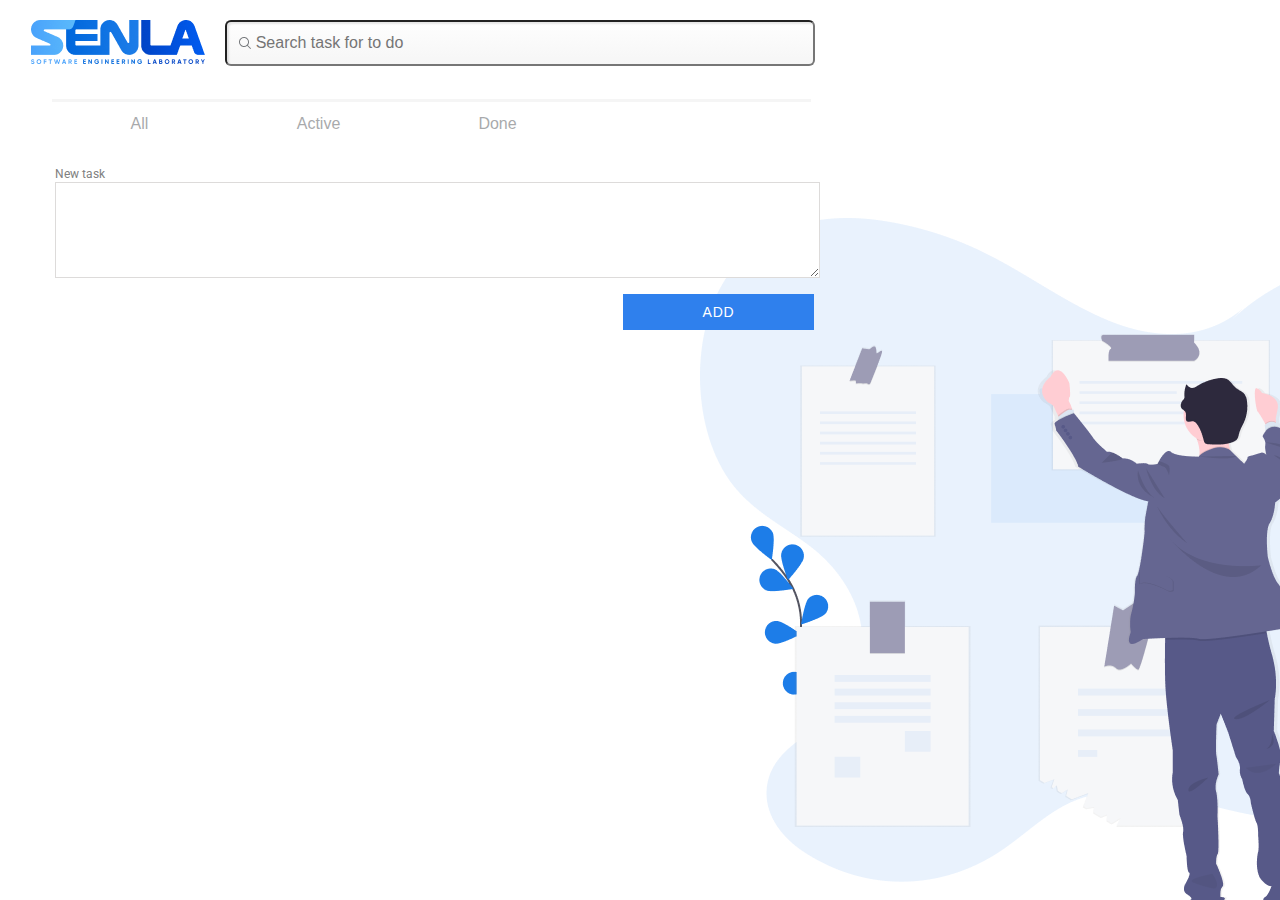
==== html.html @ d267d958 "init" ====
<!DOCTYPE html>
<html lang="">
  <head>
    <meta charset="utf-8">
    <title></title>
    <link rel="stylesheet" type="text/css" href="styles.css">
    <link rel="preconnect" href="https://fonts.googleapis.com">
    <link rel="preconnect" href="https://fonts.gstatic.com" crossorigin>
    <link href="https://fonts.googleapis.com/css2?family=Roboto&display=swap" rel="stylesheet">
  </head>
  <body>
    <header>
      <div class="logo">
        <img src="images/logo.png" alt="">
      </div>
      <div class="searchBar">
        <input type="text" placeholder="      Search task for to do">
      </div>
    </header>
    <main>
      <div class="filter">
        <button onclick="setActiveFilter(this)">All</button>
        <button onclick="setActiveFilter(this)">Active</button>
        <button onclick="setActiveFilter(this)">Done</button>
      </div>
      <div class="newTask">
        <label for="newTask">New task</label>
        <textarea name="task" id="task"></textarea>
        <button id="addTask">ADD</button>
      </div>
      <div class="taskList" id="taskList"></div>
    </main>
    <footer>

    </footer> 
    <script src="script.js"></script> 
  </body>
</html>
---- styles.css ----
html {
    box-sizing: border-box;
    font-family: "Roboto", sans-serif;
   }
body{
   background: url(images/background.png) 700px 218px no-repeat;
   background-size: 903px 735px;
}
header{
    margin-top: 20px;
    margin-left: 23px;
    display: flex;
 }
.logo{
   width: 174px;
   height: 44px;
 }
 .searchBar{
    margin-left: 20px;
 }
 .searchBar input{
   font-size: 16px;
   line-height: 18.75px;
   text-align: left;
   width: 582px;
   height: 40px;
   border-radius: 6px 6px 6px 6px;
   border: 1px 1px 1px 1px solid #E2E2E2;
   opacity: 0px;
   box-shadow: 2px 2px 2px 0px #0000001A inset;
   background: linear-gradient(#FEFEFE, #F6F6F6);
 }
 .searchBar input::placeholder{
    background: url(images/Search.png) no-repeat;
    background-position: 10px;
 }
 main{
   display: flex;
   flex-direction: column;
 }


.filter { 
   width: 759px;
   height: 50px;
   margin-top: 33px;
   margin-left: 44px;
   box-shadow: 0px 3px 0px 0px #0000000a inset ;
   
}
 
.filter button {
   font-size: 16px;
   line-height: 18.75px;
   text-align: center;
   color: #53565A;
   width: 175px;
   height: 50px;
   background-color: transparent;
   border-color: transparent;
   opacity: 50%;


}
 
.active{
   border-top: 3px solid #2F80ED !important ;
   opacity: 1 !important;


 } 

 .newTask{
   width: 759px;
   margin-top: 18px;
   margin-left: 47px;
   gap: 0px;
   opacity: 0px;
   font-size: 12px;
   line-height: 15.38px;
   text-align: left;
   color: gray;
 }
 .newTask textarea{
   width: 759px;
   height: 90px;
   opacity: 0px;
   border: 1px solid #DDDBDA;
   background: #FFFFFF;
 }
 .newTask button{
   width: 191px;
   height: 36px;
   background: #2F80ED;
   border-color: transparent;
   font-size: 14px;
   line-height: 16px;
   letter-spacing: 0.75px;
   text-align: center;
   color:#FFFFFF;
   margin-top: 11px;
   float: right;

 }
 .taskList{
   margin-top: 23px;
   display: flex;
   flex-direction: column-reverse;

 }
 .task{
   width: 763px;
   height: 109px;
   border-radius: 4px 0px 0px 0px;
   box-shadow: 0px 6px 20px 0px #0000001A;
   margin-bottom: 17px;
   margin-left: 40px;
   background-color: #ffffff;

 }
 .markDone{
   border-color: transparent;
   background-color: transparent;
   font-size: 16px;
   line-height: 18.75px;
   text-align: left;
   margin-top: 16px;
   margin-left: 23px;
   
 }
 .task:hover{
   background-color: red;

 }
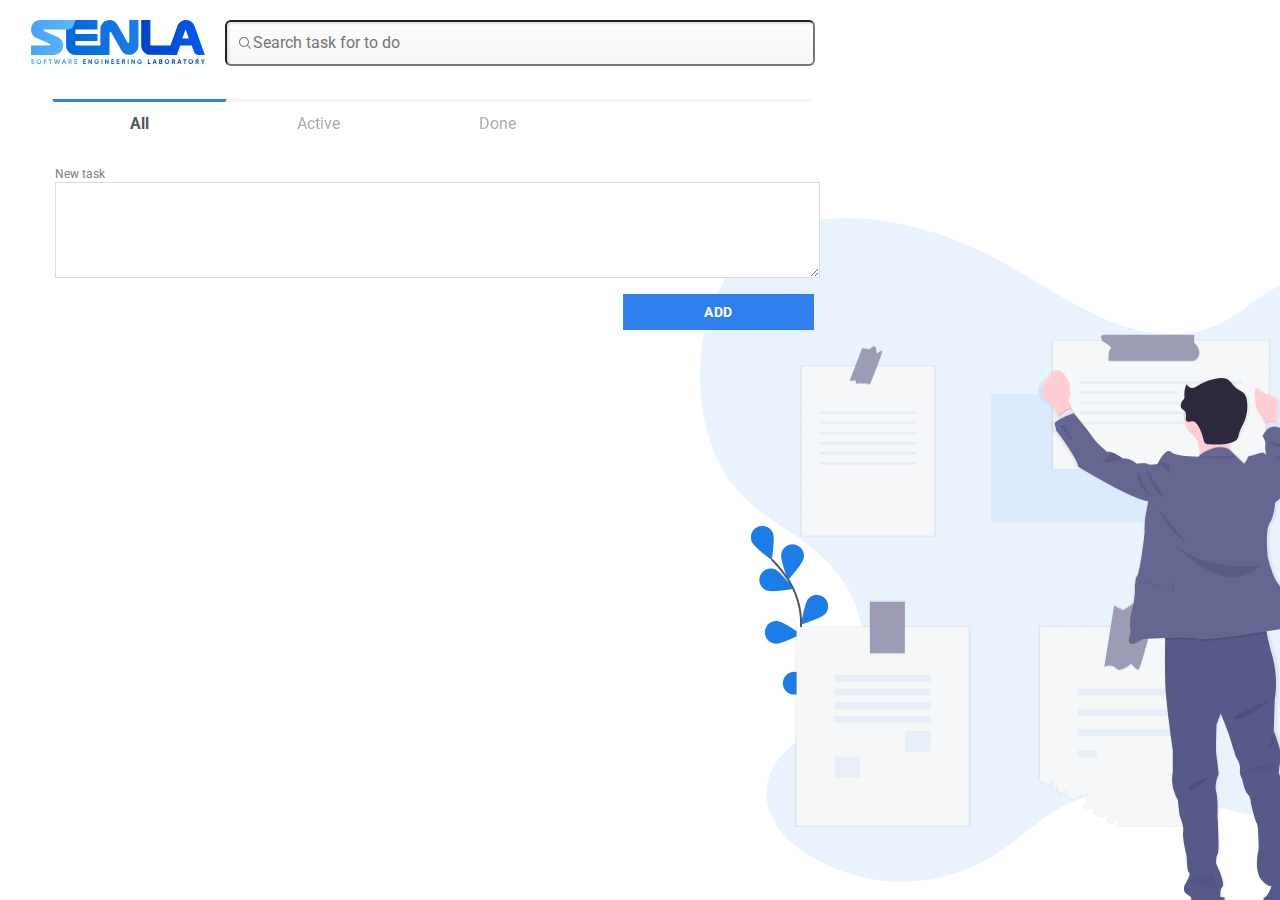
==== commit 3a51281f: "Добавил кнопки, Показ при наведении, Исправил изображения" ====
--- a/html.html
+++ b/html.html
@@ -5,13 +5,13 @@
     <title></title>
     <link rel="stylesheet" type="text/css" href="styles.css">
     <link rel="preconnect" href="https://fonts.googleapis.com">
-    <link rel="preconnect" href="https://fonts.gstatic.com" crossorigin>
-    <link href="https://fonts.googleapis.com/css2?family=Roboto&display=swap" rel="stylesheet">
+  <link rel="preconnect" href="https://fonts.gstatic.com" crossorigin>
+  <link href="https://fonts.googleapis.com/css2?family=Roboto:wght@400;500;700&display=swap" rel="stylesheet">
   </head>
   <body>
     <header>
       <div class="logo">
-        <img src="images/logo.png" alt="">
+        <img src="images/logo.svg" alt="">
       </div>
       <div class="searchBar">
         <input type="text" placeholder="      Search task for to do">
@@ -19,7 +19,7 @@
     </header>
     <main>
       <div class="filter">
-        <button onclick="setActiveFilter(this)">All</button>
+        <button class="active" onclick="setActiveFilter(this)">All</button>
         <button onclick="setActiveFilter(this)">Active</button>
         <button onclick="setActiveFilter(this)">Done</button>
       </div>
@@ -30,9 +30,6 @@
       </div>
       <div class="taskList" id="taskList"></div>
     </main>
-    <footer>
-
-    </footer> 
     <script src="script.js"></script> 
   </body>
 </html>
--- a/styles.css
+++ b/styles.css
@@ -1,10 +1,11 @@
 html {
     box-sizing: border-box;
-    font-family: "Roboto", sans-serif;
    }
 body{
    background: url(images/background.png) 700px 218px no-repeat;
    background-size: 903px 735px;
+   font-family: "Roboto", sans-serif;
+   font-weight: 400;
 }
 header{
     margin-top: 20px;
@@ -20,6 +21,7 @@
  }
  .searchBar input{
    font-size: 16px;
+   font-weight: 400;
    line-height: 18.75px;
    text-align: left;
    width: 582px;
@@ -31,8 +33,10 @@
    background: linear-gradient(#FEFEFE, #F6F6F6);
  }
  .searchBar input::placeholder{
-    background: url(images/Search.png) no-repeat;
+    background: url(images/Search.svg) no-repeat;
     background-position: 10px;
+    font-family: "Roboto", sans-serif;
+    font-weight: 400;
  }
  main{
    display: flex;
@@ -59,13 +63,20 @@
    background-color: transparent;
    border-color: transparent;
    opacity: 50%;
+   font-family: "Roboto", sans-serif;
+   font-weight: 400;
 
 
 }
+.filter button:hover{
+  cursor: pointer;
+  font-weight: 700;
+}
  
 .active{
-   border-top: 3px solid #2F80ED !important ;
-   opacity: 1 !important;
+  border-top: 3px solid #2F80ED !important ;
+  opacity: 1 !important;
+  font-weight: 700 !important;
 
 
  } 
@@ -94,12 +105,15 @@
    background: #2F80ED;
    border-color: transparent;
    font-size: 14px;
+   font-family: "Roboto", sans-serif;
+    font-weight: 700;
    line-height: 16px;
    letter-spacing: 0.75px;
    text-align: center;
    color:#FFFFFF;
    margin-top: 11px;
    float: right;
+   cursor: pointer;
 
  }
  .taskList{
@@ -108,17 +122,18 @@
    flex-direction: column-reverse;
 
  }
- .task{
+.task{
    width: 763px;
    height: 109px;
-   border-radius: 4px 0px 0px 0px;
+   border-radius: 4px;
    box-shadow: 0px 6px 20px 0px #0000001A;
    margin-bottom: 17px;
    margin-left: 40px;
    background-color: #ffffff;
+   position: relative;
+ }
 
- }
- .markDone{
+.markDone{
    border-color: transparent;
    background-color: transparent;
    font-size: 16px;
@@ -128,8 +143,47 @@
    margin-left: 23px;
    
  }
- .task:hover{
-   background-color: red;
 
+.markImportant{
+  font-family: "Roboto", sans-serif;
+  font-weight: 500;
+  border: none;
+  width: 183px;
+  height: 36px;
+  top: 11px;
+  border-radius: 100px;
+  font-size: 14px;
+  font-weight: 500;
+  line-height: 16px;
+  letter-spacing: 0.75px;
+  text-align: center;
+  color: #FFFFFF;
+  background: #27AE60;
+  box-shadow: 0px 3px 4px 0px #0000001f;
+  position: absolute;
+  right: 73px;
+  top: 11px;
+  opacity: 0;
+  transition: opacity .3s;
+  cursor: pointer;
  }
- +
+.delete{
+  background-image: url(images/Delete.svg);
+  width: 40px;
+  height: 40px;
+  top: 11px;
+  border-radius: 50%;
+  border: none;
+  position: absolute;
+  right: 12px; 
+  top: 11px; 
+  opacity: 0;
+  transition: opacity .3s;
+  cursor: pointer;
+ }
+
+ .task:hover button{
+  opacity: 1;
+  transition: opacity .3s;
+ }
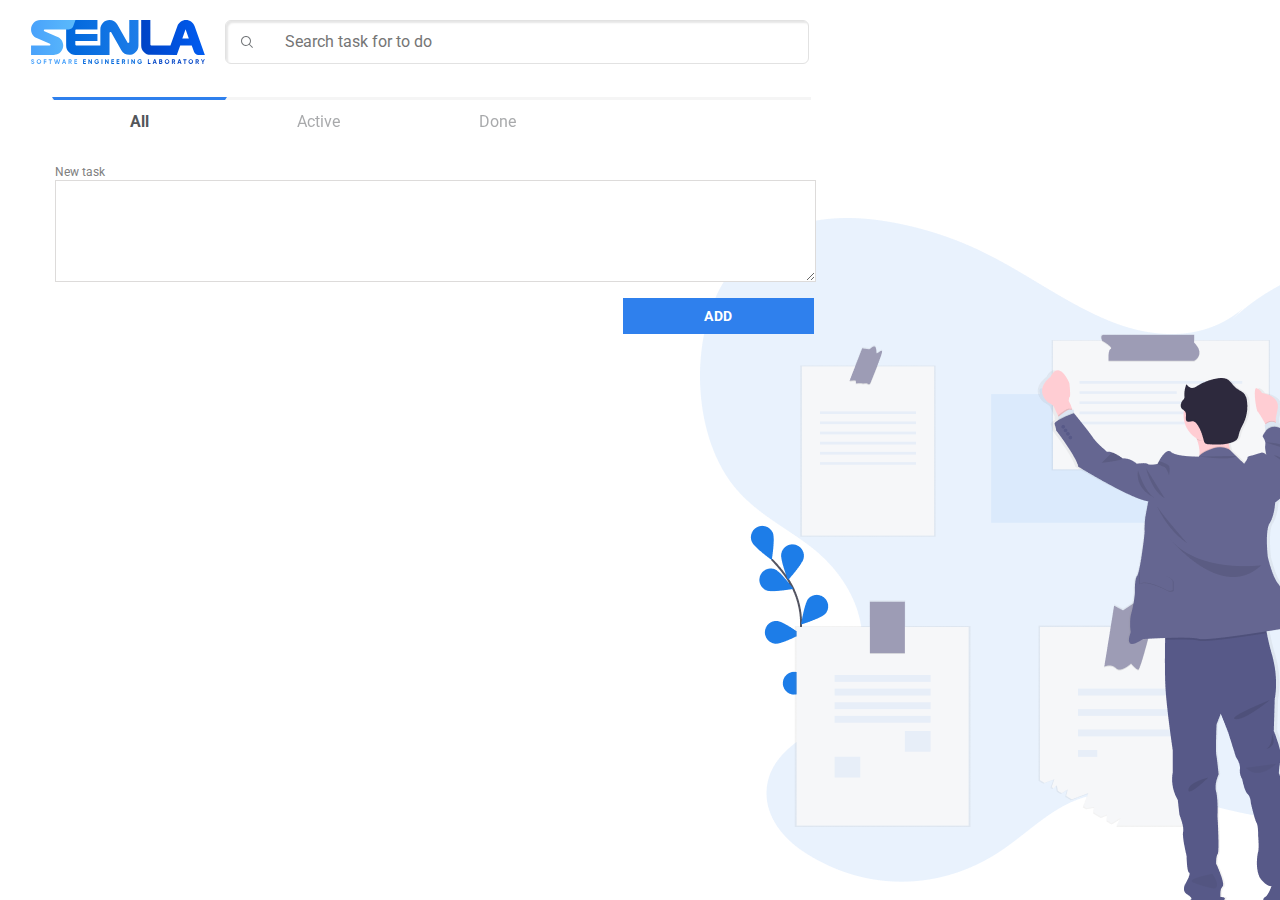
==== commit 0e50bea4: "поиск" ====
--- a/html.html
+++ b/html.html
@@ -14,17 +14,17 @@
         <img src="images/logo.svg" alt="">
       </div>
       <div class="searchBar">
-        <input type="text" placeholder="      Search task for to do">
+        <input type="text" id="search" placeholder="Search task for to do">
       </div>
     </header>
     <main>
       <div class="filter">
-        <button class="active" onclick="setActiveFilter(this)">All</button>
-        <button onclick="setActiveFilter(this)">Active</button>
-        <button onclick="setActiveFilter(this)">Done</button>
+        <button class="active-f all-b">All</button>
+        <button class="active-b">Active</button>
+        <button class="done-b">Done</button>
       </div>
       <div class="newTask">
-        <label for="newTask">New task</label>
+        <label for="task">New task</label>
         <textarea name="task" id="task"></textarea>
         <button id="addTask">ADD</button>
       </div>
--- a/styles.css
+++ b/styles.css
@@ -24,20 +24,21 @@
    font-weight: 400;
    line-height: 18.75px;
    text-align: left;
-   width: 582px;
+   width: 541px;
    height: 40px;
-   border-radius: 6px 6px 6px 6px;
-   border: 1px 1px 1px 1px solid #E2E2E2;
-   opacity: 0px;
+   border-radius: 6px;
+   border: 1px solid #E2E2E2;
    box-shadow: 2px 2px 2px 0px #0000001A inset;
    background: linear-gradient(#FEFEFE, #F6F6F6);
+   padding-left: 39px;
+   background: url(images/Search.svg) no-repeat;
+   background-position: 15px;
  }
  .searchBar input::placeholder{
-    background: url(images/Search.svg) no-repeat;
-    background-position: 10px;
     font-family: "Roboto", sans-serif;
     font-weight: 400;
- }
+    padding-left: 20px;
+   }
  main{
    display: flex;
    flex-direction: column;
@@ -73,7 +74,7 @@
   font-weight: 700;
 }
  
-.active{
+.active-f{
   border-top: 3px solid #2F80ED !important ;
   opacity: 1 !important;
   font-weight: 700 !important;
@@ -93,9 +94,9 @@
    color: gray;
  }
  .newTask textarea{
-   width: 759px;
-   height: 90px;
-   opacity: 0px;
+   width: 739px;
+   height: 80px;
+   padding: 10px;
    border: 1px solid #DDDBDA;
    background: #FFFFFF;
  }
@@ -134,6 +135,8 @@
  }
 
 .markDone{
+   font-family: 'Roboto', sans-serif;
+   font-weight: 400;
    border-color: transparent;
    background-color: transparent;
    font-size: 16px;
@@ -141,6 +144,7 @@
    text-align: left;
    margin-top: 16px;
    margin-left: 23px;
+   
    
  }
 
@@ -187,3 +191,21 @@
   opacity: 1;
   transition: opacity .3s;
  }
+ .task:hover{
+  box-shadow: 0px 6px 20px 0px #1a0aff5e;
+ }
+ .done button:first-of-type{
+  text-decoration: line-through;
+ }
+
+ .marked button:first-of-type{
+  font-family: "Roboto", sans-serif;
+  font-weight: 700;
+  
+ }
+ .marked button:nth-of-type(2){
+  background-color: gray;
+ }
+ .hiden{
+  display: none;
+ }
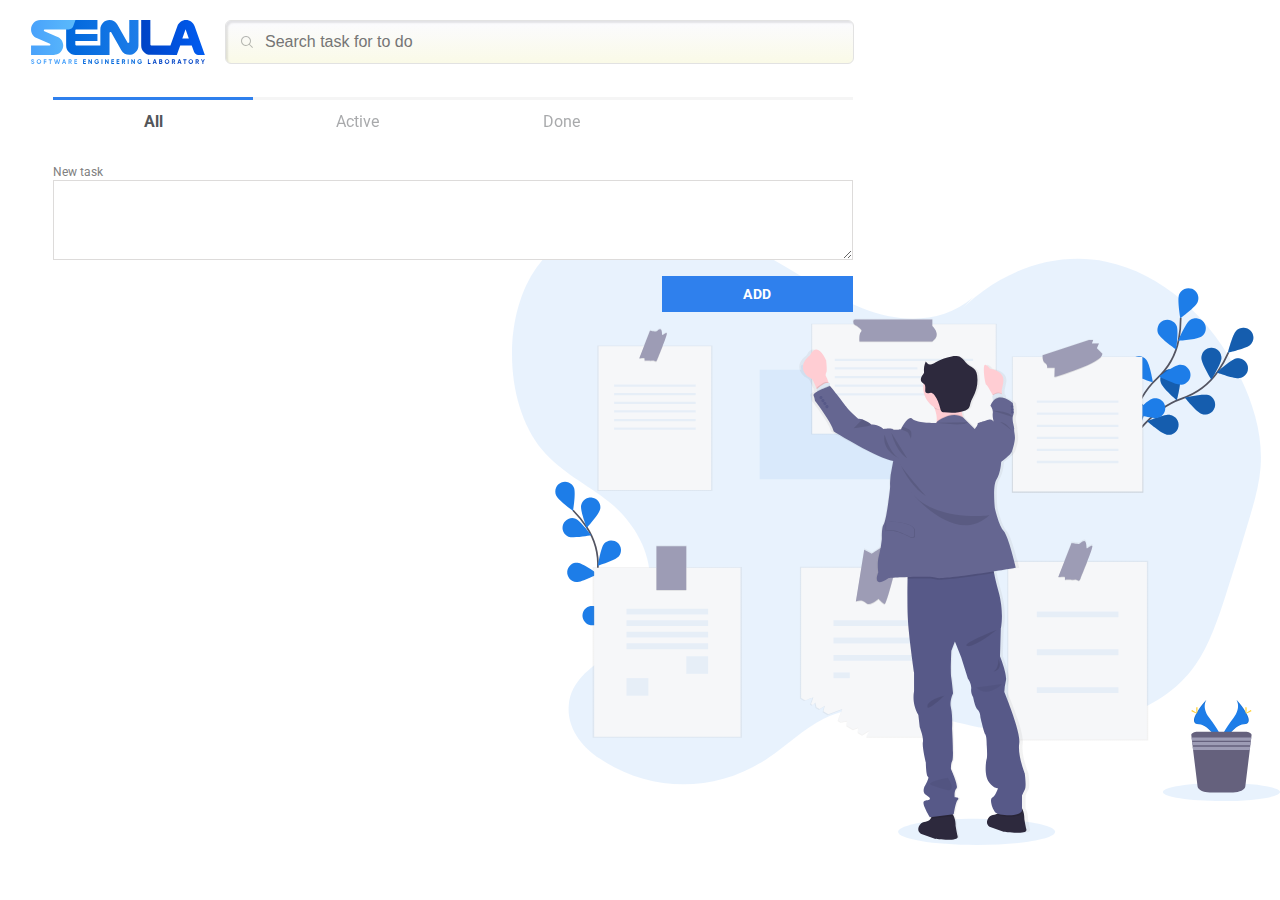
==== commit c27c88ef: "adaptiv" ====
--- a/html.html
+++ b/html.html
@@ -13,9 +13,7 @@
       <div class="logo">
         <img src="images/logo.svg" alt="">
       </div>
-      <div class="searchBar">
-        <input type="text" id="search" placeholder="Search task for to do">
-      </div>
+        <input class="searchBar" type="text" id="search" placeholder="Search task for to do">
     </header>
     <main>
       <div class="filter">
@@ -29,6 +27,13 @@
         <button id="addTask">ADD</button>
       </div>
       <div class="taskList" id="taskList"></div>
+      <template id="template">
+        <div class="task active">
+          <p class="markDone"></p>
+          <button class="markImportant">MARK IMPORTANT</button>
+          <button class="delete"></button>
+        </div>
+      </template>
     </main>
     <script src="script.js"></script> 
   </body>
--- a/styles.css
+++ b/styles.css
@@ -2,14 +2,15 @@
     box-sizing: border-box;
    }
 body{
-   background: url(images/background.png) 700px 218px no-repeat;
-   background-size: 903px 735px;
+   background: url(images/background.svg) right top 220px no-repeat;
+   background-size: 60%, contain;
    font-family: "Roboto", sans-serif;
    font-weight: 400;
 }
 header{
     margin-top: 20px;
     margin-left: 23px;
+    max-width: 823px;
     display: flex;
  }
 .logo{
@@ -17,22 +18,19 @@
    height: 44px;
  }
  .searchBar{
-    margin-left: 20px;
- }
- .searchBar input{
+   margin-left: 20px;
+   width: 100%;
    font-size: 16px;
    font-weight: 400;
    line-height: 18.75px;
    text-align: left;
-   width: 541px;
+   max-width: 100%;
    height: 40px;
    border-radius: 6px;
    border: 1px solid #E2E2E2;
-   box-shadow: 2px 2px 2px 0px #0000001A inset;
-   background: linear-gradient(#FEFEFE, #F6F6F6);
+   box-shadow: 2px 2px 2px 0 #0000001A inset;
    padding-left: 39px;
-   background: url(images/Search.svg) no-repeat;
-   background-position: 15px;
+   background: linear-gradient(rgba(247, 247, 255, 0.5), rgba(245, 245, 208, 0.5)), url("images/Search.svg") left 15px top 15px no-repeat;
  }
  .searchBar input::placeholder{
     font-family: "Roboto", sans-serif;
@@ -42,14 +40,14 @@
  main{
    display: flex;
    flex-direction: column;
+   max-width: 800px;
+   margin-left: 45px;
  }
 
 
 .filter { 
-   width: 759px;
    height: 50px;
    margin-top: 33px;
-   margin-left: 44px;
    box-shadow: 0px 3px 0px 0px #0000000a inset ;
    
 }
@@ -59,7 +57,8 @@
    line-height: 18.75px;
    text-align: center;
    color: #53565A;
-   width: 175px;
+   width: 25%;
+   min-width: 60px;
    height: 50px;
    background-color: transparent;
    border-color: transparent;
@@ -76,6 +75,8 @@
  
 .active-f{
   border-top: 3px solid #2F80ED !important ;
+  border-left: 0;
+  border-right: 0;
   opacity: 1 !important;
   font-weight: 700 !important;
 
@@ -83,9 +84,7 @@
  } 
 
  .newTask{
-   width: 759px;
    margin-top: 18px;
-   margin-left: 47px;
    gap: 0px;
    opacity: 0px;
    font-size: 12px;
@@ -94,20 +93,22 @@
    color: gray;
  }
  .newTask textarea{
-   width: 739px;
-   height: 80px;
+   width: 100%;
+   min-height: 80px;
    padding: 10px;
    border: 1px solid #DDDBDA;
    background: #FFFFFF;
+   box-sizing: border-box;
+   font-family: inherit;
  }
  .newTask button{
-   width: 191px;
-   height: 36px;
+   min-width: 191px;
+   min-height: 36px;
    background: #2F80ED;
    border-color: transparent;
    font-size: 14px;
    font-family: "Roboto", sans-serif;
-    font-weight: 700;
+   font-weight: 700;
    line-height: 16px;
    letter-spacing: 0.75px;
    text-align: center;
@@ -124,26 +125,25 @@
 
  }
 .task{
-   width: 763px;
-   height: 109px;
+   width: 100%;
+   min-height: 109px;
    border-radius: 4px;
    box-shadow: 0px 6px 20px 0px #0000001A;
    margin-bottom: 17px;
-   margin-left: 40px;
    background-color: #ffffff;
    position: relative;
+   box-sizing: border-box;
+   padding: 15px;
  }
 
 .markDone{
    font-family: 'Roboto', sans-serif;
    font-weight: 400;
-   border-color: transparent;
-   background-color: transparent;
    font-size: 16px;
    line-height: 18.75px;
    text-align: left;
-   margin-top: 16px;
-   margin-left: 23px;
+   width: 100%;
+   min-height: fit-content;
    
    
  }
@@ -152,7 +152,7 @@
   font-family: "Roboto", sans-serif;
   font-weight: 500;
   border: none;
-  width: 183px;
+  width: 25%;
   height: 36px;
   top: 11px;
   border-radius: 100px;
@@ -194,16 +194,17 @@
  .task:hover{
   box-shadow: 0px 6px 20px 0px #1a0aff5e;
  }
- .done button:first-of-type{
+ .done p{
   text-decoration: line-through;
  }
 
- .marked button:first-of-type{
+ .marked p{
   font-family: "Roboto", sans-serif;
   font-weight: 700;
-  
- }
- .marked button:nth-of-type(2){
+  padding-left: 25px;
+  background: no-repeat url("images/star_border.svg");
+ }
+ .marked button:first-of-type{
   background-color: gray;
  }
  .hiden{
